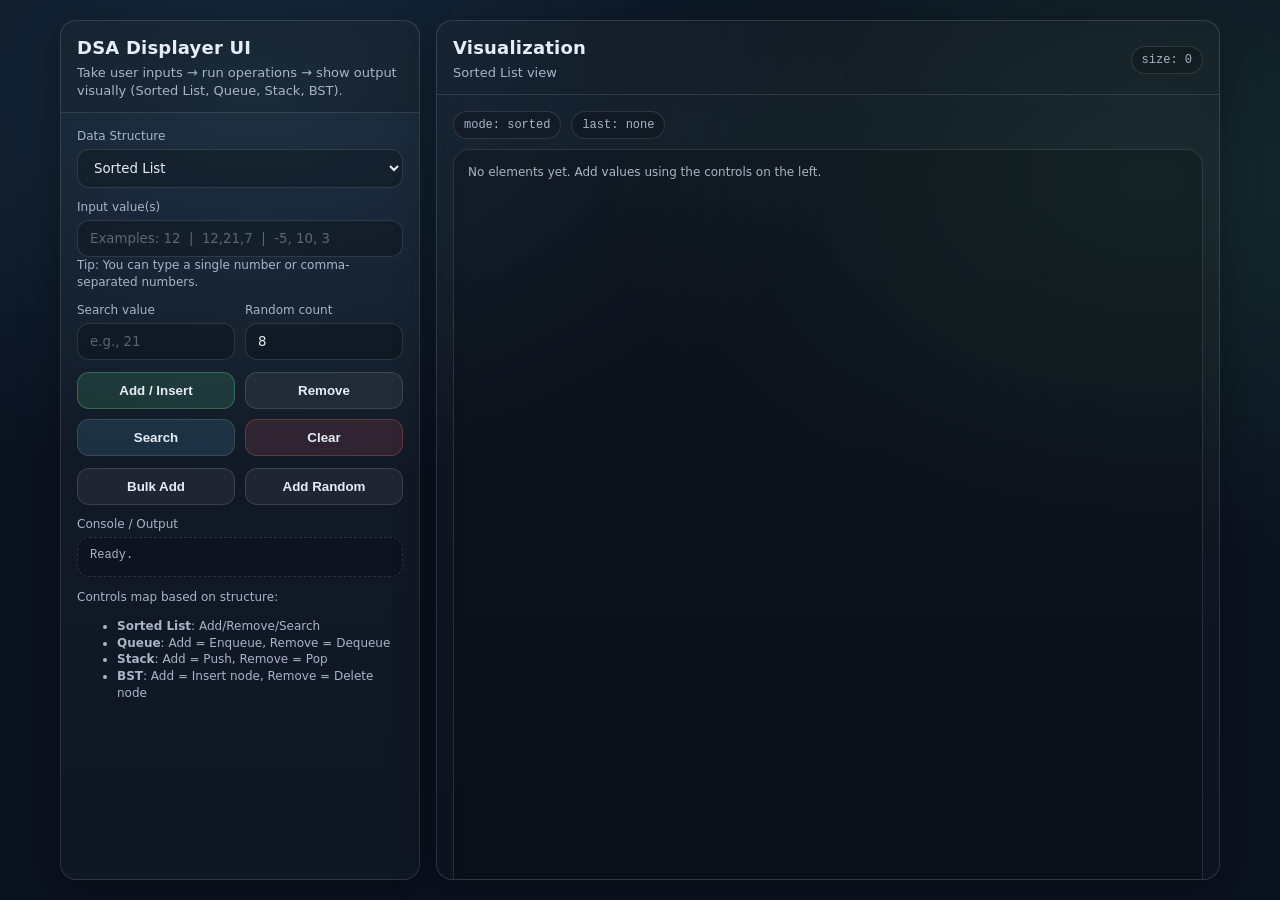
==== index.html @ b6d1beb8 "Working on visualizer" ====
<!doctype html>
<html lang="en">
<head>
  <meta charset="utf-8" />
  <meta name="viewport" content="width=device-width, initial-scale=1" />
  <title>DSA Displayer</title>
  <style>
    :root {
      --bg: #0b1220;
      --panel: #111a2b;
      --panel2: #0f1727;
      --text: #e6edf7;
      --muted: #a9b4c7;
      --border: rgba(255,255,255,0.12);
      --accent: #62d6ff;
      --danger: #ff6b6b;
      --ok: #6bff9a;
      --shadow: 0 12px 40px rgba(0,0,0,0.35);
      --radius: 16px;
      --mono: ui-monospace, SFMono-Regular, Menlo, Monaco, Consolas, "Liberation Mono", "Courier New", monospace;
      --sans: ui-sans-serif, system-ui, -apple-system, Segoe UI, Roboto, Helvetica, Arial, "Apple Color Emoji","Segoe UI Emoji";
    }

    * { box-sizing: border-box; }
    body {
      margin: 0;
      font-family: var(--sans);
      background: radial-gradient(1200px 800px at 20% 10%, rgba(98,214,255,0.12), transparent 50%),
                  radial-gradient(1000px 700px at 90% 20%, rgba(107,255,154,0.10), transparent 55%),
                  var(--bg);
      color: var(--text);
      min-height: 100vh;
      display: flex;
      align-items: stretch;
    }

    .app {
      width: 100%;
      max-width: 1200px;
      margin: 0 auto;
      padding: 20px;
      display: grid;
      grid-template-columns: 360px 1fr;
      gap: 16px;
    }

    .card {
      background: linear-gradient(180deg, rgba(255,255,255,0.04), rgba(255,255,255,0.02));
      border: 1px solid var(--border);
      border-radius: var(--radius);
      box-shadow: var(--shadow);
      overflow: hidden;
    }

    .card header {
      padding: 16px 16px 12px;
      border-bottom: 1px solid var(--border);
      background: rgba(0,0,0,0.15);
    }

    h1 {
      font-size: 18px;
      margin: 0 0 6px;
      letter-spacing: 0.2px;
    }
    .sub {
      margin: 0;
      color: var(--muted);
      font-size: 13px;
      line-height: 1.4;
    }

    .panel {
      padding: 16px;
      display: grid;
      gap: 12px;
    }

    label {
      font-size: 12px;
      color: var(--muted);
      display: block;
      margin-bottom: 6px;
    }

    select, input, textarea {
      width: 100%;
      padding: 10px 12px;
      border-radius: 12px;
      border: 1px solid var(--border);
      background: rgba(0,0,0,0.22);
      color: var(--text);
      outline: none;
      font-family: var(--sans);
    }

    input::placeholder, textarea::placeholder { color: rgba(230,237,247,0.35); }

    .row {
      display: grid;
      grid-template-columns: 1fr 1fr;
      gap: 10px;
    }

    .btns {
      display: grid;
      grid-template-columns: 1fr 1fr;
      gap: 10px;
    }

    button {
      cursor: pointer;
      padding: 10px 12px;
      border-radius: 12px;
      border: 1px solid var(--border);
      background: rgba(98,214,255,0.12);
      color: var(--text);
      font-weight: 600;
    }
    button:hover { filter: brightness(1.1); }
    button:active { transform: translateY(1px); }

    .btn-secondary { background: rgba(255,255,255,0.06); }
    .btn-danger { background: rgba(255,107,107,0.12); border-color: rgba(255,107,107,0.25); }
    .btn-ok { background: rgba(107,255,154,0.12); border-color: rgba(107,255,154,0.25); }

    .hint {
      font-size: 12px;
      color: var(--muted);
      line-height: 1.4;
    }

    .status {
      font-family: var(--mono);
      font-size: 12px;
      color: var(--muted);
      padding: 10px 12px;
      border-radius: 12px;
      border: 1px dashed var(--border);
      background: rgba(0,0,0,0.18);
      min-height: 40px;
      white-space: pre-wrap;
    }

    /* Display area */
    .display {
      display: grid;
      grid-template-rows: auto 1fr;
      min-height: 520px;
    }

    .display header {
      display: flex;
      align-items: center;
      justify-content: space-between;
      gap: 10px;
    }

    .pill {
      font-family: var(--mono);
      font-size: 12px;
      padding: 6px 10px;
      border-radius: 999px;
      border: 1px solid var(--border);
      background: rgba(0,0,0,0.18);
      color: var(--muted);
    }

    .stage {
      padding: 16px;
      background: rgba(0,0,0,0.12);
      position: relative;
    }

    .viz-title {
      margin: 0 0 10px;
      font-size: 14px;
      color: var(--muted);
      display: flex;
      align-items: center;
      gap: 10px;
    }

    .viz {
      border: 1px solid var(--border);
      border-radius: var(--radius);
      background: rgba(0,0,0,0.18);
      height: 100%;
      min-height: 420px;
      padding: 14px;
      overflow: auto;
    }

    /* Boxes visualization */
    .boxes {
      display: flex;
      align-items: center;
      gap: 10px;
      flex-wrap: wrap;
      padding: 10px;
    }
    .box {
      min-width: 56px;
      height: 46px;
      border-radius: 14px;
      border: 1px solid var(--border);
      background: rgba(98,214,255,0.10);
      display: grid;
      place-items: center;
      font-family: var(--mono);
      font-weight: 700;
      position: relative;
    }
    .box .idx {
      position: absolute;
      bottom: -18px;
      font-size: 10px;
      color: rgba(230,237,247,0.45);
      font-family: var(--mono);
      font-weight: 500;
    }

    .arrow {
      font-family: var(--mono);
      color: rgba(230,237,247,0.55);
      user-select: none;
    }

    .legend {
      display: flex;
      gap: 10px;
      flex-wrap: wrap;
      margin-top: 10px;
      color: var(--muted);
      font-size: 12px;
    }
    .legend span {
      display: inline-flex;
      align-items: center;
      gap: 6px;
      padding: 6px 10px;
      border: 1px solid var(--border);
      border-radius: 999px;
      background: rgba(255,255,255,0.04);
    }
    .dot { width: 10px; height: 10px; border-radius: 50%; background: rgba(98,214,255,0.6); }
    .dot.ok { background: rgba(107,255,154,0.7); }
    .dot.danger { background: rgba(255,107,107,0.7); }

    /* Tree */
    .tree-wrap {
      padding: 8px;
    }
    svg {
      width: 100%;
      height: 520px;
      display: block;
    }
    .node {
      fill: rgba(98,214,255,0.12);
      stroke: rgba(255,255,255,0.35);
      stroke-width: 1;
    }
    .nodeText {
      fill: var(--text);
      font-family: var(--mono);
      font-weight: 700;
      font-size: 12px;
    }
    .edge {
      stroke: rgba(230,237,247,0.35);
      stroke-width: 1.2;
    }

    @media (max-width: 980px) {
      .app { grid-template-columns: 1fr; }
      svg { height: 420px; }
      .display { min-height: 520px; }
    }
  </style>
</head>
<body>
  <div class="app">
    <!-- Controls -->
    <section class="card">
      <header>
        <h1>DSA Displayer UI</h1>
        <p class="sub">Take user inputs → run operations → show output visually (Sorted List, Queue, Stack, BST).</p>
      </header>

      <div class="panel">
        <div>
          <label for="dsType">Data Structure</label>
          <select id="dsType">
            <option value="sorted">Sorted List</option>
            <option value="queue">Queue (FIFO)</option>
            <option value="stack">Stack (LIFO)</option>
            <option value="bst">Binary Search Tree (BST)</option>
          </select>
        </div>

        <div>
          <label for="valuesInput">Input value(s)</label>
          <input id="valuesInput" placeholder='Examples: 12  |  12,21,7  |  -5, 10, 3' />
          <div class="hint">Tip: You can type a single number or comma-separated numbers.</div>
        </div>

        <div class="row">
          <div>
            <label for="searchInput">Search value</label>
            <input id="searchInput" placeholder="e.g., 21" />
          </div>
          <div>
            <label for="randomCount">Random count</label>
            <input id="randomCount" type="number" min="1" max="50" value="8" />
          </div>
        </div>

        <div class="btns">
          <button id="btnAdd" class="btn-ok">Add / Insert</button>
          <button id="btnRemove" class="btn-secondary">Remove</button>
          <button id="btnSearch">Search</button>
          <button id="btnClear" class="btn-danger">Clear</button>
        </div>

        <div class="btns">
          <button id="btnBulk" class="btn-secondary">Bulk Add</button>
          <button id="btnRandom" class="btn-secondary">Add Random</button>
        </div>

        <div>
          <label>Console / Output</label>
          <div id="status" class="status">Ready.</div>
        </div>

        <div class="hint">
          Controls map based on structure:
          <ul>
            <li><b>Sorted List</b>: Add/Remove/Search</li>
            <li><b>Queue</b>: Add = Enqueue, Remove = Dequeue</li>
            <li><b>Stack</b>: Add = Push, Remove = Pop</li>
            <li><b>BST</b>: Add = Insert node, Remove = Delete node</li>
          </ul>
        </div>
      </div>
    </section>

    <!-- Display -->
    <section class="card display">
      <header>
        <div>
          <h1 id="displayTitle" style="margin:0">Visualization</h1>
          <p class="sub" id="displaySub" style="margin:6px 0 0">Sorted List view</p>
        </div>
        <div class="pill" id="metaPill">size: 0</div>
      </header>

      <div class="stage">
        <p class="viz-title">
          <span class="pill" id="modePill">mode: sorted</span>
          <span class="pill" id="actionPill">last: none</span>
        </p>

        <div class="viz" id="viz"></div>

        <div class="legend" id="legend">
          <span><span class="dot"></span> element</span>
          <span><span class="dot ok"></span> found / success</span>
          <span><span class="dot danger"></span> removed / fail</span>
        </div>
      </div>
    </section>
  </div>

  <script>
    // ---------- Utilities ----------
    function parseNumbers(input) {
      if (!input || !input.trim()) return [];
      return input
        .split(",")
        .map(s => s.trim())
        .filter(Boolean)
        .map(s => Number(s))
        .filter(n => Number.isFinite(n));
    }

    function logStatus(msg) {
      const el = document.getElementById("status");
      el.textContent = msg;
    }

    function setPills({ mode, last }) {
      document.getElementById("modePill").textContent = `mode: ${mode}`;
      document.getElementById("actionPill").textContent = `last: ${last}`;
    }

    function setDisplayInfo(title, sub, size) {
      document.getElementById("displayTitle").textContent = title;
      document.getElementById("displaySub").textContent = sub;
      document.getElementById("metaPill").textContent = `size: ${size}`;
    }

    // ---------- Data Structures ----------
    const state = {
      mode: "sorted",
      list: [],
      queue: [],
      stack: [],
      bst: null,
      lastHighlight: { type: null, value: null, ok: null } // for search feedback
    };

    // BST Node
    class BSTNode {
      constructor(val) {
        this.val = val;
        this.left = null;
        this.right = null;
      }
    }

    function bstInsert(root, val) {
      if (root === null) return new BSTNode(val);
      if (val < root.val) root.left = bstInsert(root.left, val);
      else if (val > root.val) root.right = bstInsert(root.right, val);
      // ignore duplicates
      return root;
    }

    function bstFind(root, val) {
      let cur = root;
      while (cur) {
        if (val === cur.val) return true;
        cur = val < cur.val ? cur.left : cur.right;
      }
      return false;
    }

    function bstMinNode(root) {
      let cur = root;
      while (cur && cur.left) cur = cur.left;
      return cur;
    }

    function bstDelete(root, val) {
      if (root === null) return null;
      if (val < root.val) {
        root.left = bstDelete(root.left, val);
      } else if (val > root.val) {
        root.right = bstDelete(root.right, val);
      } else {
        // found
        if (!root.left && !root.right) return null;
        if (!root.left) return root.right;
        if (!root.right) return root.left;

        // two children: replace with inorder successor
        const succ = bstMinNode(root.right);
        root.val = succ.val;
        root.right = bstDelete(root.right, succ.val);
      }
      return root;
    }

    // ---------- Rendering ----------
    function render() {
      const viz = document.getElementById("viz");
      viz.innerHTML = "";

      if (state.mode === "sorted") {
        setDisplayInfo("Visualization", "Sorted List view", state.list.length);
        renderBoxes(viz, state.list, { labelLeft: "smallest →", labelRight: "→ largest" });
      }

      if (state.mode === "queue") {
        setDisplayInfo("Visualization", "Queue view (front → back)", state.queue.length);
        renderBoxes(viz, state.queue, { labelLeft: "front", labelRight: "back", showArrows: true });
      }

      if (state.mode === "stack") {
        setDisplayInfo("Visualization", "Stack view (top at right)", state.stack.length);
        renderBoxes(viz, state.stack, { labelLeft: "bottom", labelRight: "top", showArrows: true });
      }

      if (state.mode === "bst") {
        const size = bstSize(state.bst);
        setDisplayInfo("Visualization", "BST view", size);
        renderBST(viz, state.bst);
      }

      setPills({ mode: state.mode, last: state.lastAction || "none" });
      updateLegend();
    }

    function updateLegend() {
      const legend = document.getElementById("legend");
      // You could tailor legend per DS mode; keeping simple.
      legend.style.display = "flex";
    }

    function renderBoxes(container, arr, opts = {}) {
      const { labelLeft = "", labelRight = "", showArrows = false } = opts;

      const wrap = document.createElement("div");
      wrap.className = "boxes";

      if (arr.length === 0) {
        const empty = document.createElement("div");
        empty.className = "hint";
        empty.textContent = "No elements yet. Add values using the controls on the left.";
        container.appendChild(empty);
        return;
      }

      // optional labels
      if (labelLeft) {
        const left = document.createElement("div");
        left.className = "pill";
        left.textContent = labelLeft;
        wrap.appendChild(left);
      }

      arr.forEach((v, i) => {
        if (showArrows && i > 0) {
          const arrow = document.createElement("span");
          arrow.className = "arrow";
          arrow.textContent = "→";
          wrap.appendChild(arrow);
        }

        const box = document.createElement("div");
        box.className = "box";
        box.textContent = String(v);

        // highlight if last action references this value
        if (state.lastHighlight && state.lastHighlight.value === v) {
          if (state.lastHighlight.ok === true) box.style.outline = "2px solid rgba(107,255,154,0.75)";
          if (state.lastHighlight.ok === false) box.style.outline = "2px solid rgba(255,107,107,0.75)";
        }

        const idx = document.createElement("div");
        idx.className = "idx";
        idx.textContent = i;
        box.appendChild(idx);

        wrap.appendChild(box);
      });

      if (labelRight) {
        const right = document.createElement("div");
        right.className = "pill";
        right.textContent = labelRight;
        wrap.appendChild(right);
      }

      container.appendChild(wrap);
    }

    function bstSize(root) {
      if (!root) return 0;
      return 1 + bstSize(root.left) + bstSize(root.right);
    }

    function layoutBST(root) {
      // Simple tidy-ish layout using inorder x positions, depth y positions.
      const nodes = [];
      let xCounter = 0;

      function inorder(node, depth) {
        if (!node) return;
        inorder(node.left, depth + 1);
        nodes.push({ node, depth, x: xCounter++ });
        inorder(node.right, depth + 1);
      }
      inorder(root, 0);

      // map node -> position
      const pos = new Map();
      nodes.forEach(n => pos.set(n.node, n));

      // edges
      const edges = [];
      nodes.forEach(n => {
        if (n.node.left) edges.push([n.node, n.node.left]);
        if (n.node.right) edges.push([n.node, n.node.right]);
      });

      return { nodes, edges, pos };
    }

    function renderBST(container, root) {
      if (!root) {
        const empty = document.createElement("div");
        empty.className = "hint";
        empty.textContent = "BST is empty. Insert values to see the tree.";
        container.appendChild(empty);
        return;
      }

      const wrap = document.createElement("div");
      wrap.className = "tree-wrap";

      const svgNS = "http://www.w3.org/2000/svg";
      const svg = document.createElementNS(svgNS, "svg");

      const { nodes, edges, pos } = layoutBST(root);

      // Sizing
      const paddingX = 60;
      const paddingY = 60;
      const xStep = 70;
      const yStep = 90;

      const maxDepth = Math.max(...nodes.map(n => n.depth));
      const width = Math.max(800, paddingX * 2 + (nodes.length - 1) * xStep);
      const height = Math.max(520, paddingY * 2 + maxDepth * yStep);

      svg.setAttribute("viewBox", `0 0 ${width} ${height}`);

      // draw edges first
      edges.forEach(([a, b]) => {
        const pa = pos.get(a);
        const pb = pos.get(b);
        const x1 = paddingX + pa.x * xStep;
        const y1 = paddingY + pa.depth * yStep;
        const x2 = paddingX + pb.x * xStep;
        const y2 = paddingY + pb.depth * yStep;

        const line = document.createElementNS(svgNS, "line");
        line.setAttribute("x1", x1);
        line.setAttribute("y1", y1);
        line.setAttribute("x2", x2);
        line.setAttribute("y2", y2);
        line.setAttribute("class", "edge");
        svg.appendChild(line);
      });

      // draw nodes
      nodes.forEach(({ node, depth, x }) => {
        const cx = paddingX + x * xStep;
        const cy = paddingY + depth * yStep;

        const g = document.createElementNS(svgNS, "g");

        const circle = document.createElementNS(svgNS, "circle");
        circle.setAttribute("cx", cx);
        circle.setAttribute("cy", cy);
        circle.setAttribute("r", 18);
        circle.setAttribute("class", "node");

        // highlight if last action is about this value
        if (state.lastHighlight && state.lastHighlight.value === node.val) {
          if (state.lastHighlight.ok === true) circle.setAttribute("stroke", "rgba(107,255,154,0.85)");
          if (state.lastHighlight.ok === false) circle.setAttribute("stroke", "rgba(255,107,107,0.85)");
        }

        const text = document.createElementNS(svgNS, "text");
        text.setAttribute("x", cx);
        text.setAttribute("y", cy + 4);
        text.setAttribute("text-anchor", "middle");
        text.setAttribute("class", "nodeText");
        text.textContent = String(node.val);

        g.appendChild(circle);
        g.appendChild(text);
        svg.appendChild(g);
      });

      wrap.appendChild(svg);
      container.appendChild(wrap);
    }

    // ---------- Operations ----------
    function currentArray() {
      if (state.mode === "sorted") return state.list;
      if (state.mode === "queue") return state.queue;
      if (state.mode === "stack") return state.stack;
      return null;
    }

    function clearHighlight() {
      state.lastHighlight = { type: null, value: null, ok: null };
    }

    function addValues(vals) {
      clearHighlight();
      if (vals.length === 0) {
        state.lastAction = "add (no valid numbers)";
        logStatus("No valid numbers found. Use e.g. 12 or 12,21,7");
        render();
        return;
      }

      if (state.mode === "sorted") {
        state.list.push(...vals);
        state.list.sort((a, b) => a - b);
        state.lastAction = `insert ${vals.join(", ")}`;
        logStatus(`Sorted List: inserted ${vals.join(", ")} and sorted.`);
      } else if (state.mode === "queue") {
        state.queue.push(...vals);
        state.lastAction = `enqueue ${vals.join(", ")}`;
        logStatus(`Queue: enqueued ${vals.join(", ")}.`);
      } else if (state.mode === "stack") {
        state.stack.push(...vals);
        state.lastAction = `push ${vals.join(", ")}`;
        logStatus(`Stack: pushed ${vals.join(", ")}.`);
      } else if (state.mode === "bst") {
        vals.forEach(v => state.bst = bstInsert(state.bst, v));
        state.lastAction = `bst insert ${vals.join(", ")}`;
        logStatus(`BST: inserted ${vals.join(", ")} (duplicates ignored).`);
      }

      render();
    }

    function removeOne(valMaybe) {
      clearHighlight();

      if (state.mode === "sorted") {
        if (valMaybe == null) {
          state.lastAction = "remove (need value)";
          logStatus("Sorted List remove needs a value. Type a number then click Remove.");
          render(); return;
        }
        const idx = state.list.indexOf(valMaybe);
        if (idx === -1) {
          state.lastHighlight = { type: "remove", value: valMaybe, ok: false };
          state.lastAction = `remove ${valMaybe} (not found)`;
          logStatus(`Sorted List: ${valMaybe} not found.`);
        } else {
          state.list.splice(idx, 1);
          state.lastHighlight = { type: "remove", value: valMaybe, ok: true };
          state.lastAction = `remove ${valMaybe}`;
          logStatus(`Sorted List: removed ${valMaybe}.`);
        }
      } else if (state.mode === "queue") {
        if (state.queue.length === 0) {
          state.lastAction = "dequeue (empty)";
          logStatus("Queue is empty. Nothing to dequeue.");
        } else {
          const removed = state.queue.shift();
          state.lastHighlight = { type: "remove", value: removed, ok: true };
          state.lastAction = `dequeue -> ${removed}`;
          logStatus(`Queue: dequeued ${removed}.`);
        }
      } else if (state.mode === "stack") {
        if (state.stack.length === 0) {
          state.lastAction = "pop (empty)";
          logStatus("Stack is empty. Nothing to pop.");
        } else {
          const removed = state.stack.pop();
          state.lastHighlight = { type: "remove", value: removed, ok: true };
          state.lastAction = `pop -> ${removed}`;
          logStatus(`Stack: popped ${removed}.`);
        }
      } else if (state.mode === "bst") {
        if (valMaybe == null) {
          state.lastAction = "delete (need value)";
          logStatus("BST delete needs a value. Type a number then click Remove.");
          render(); return;
        }
        const exists = bstFind(state.bst, valMaybe);
        state.bst = bstDelete(state.bst, valMaybe);
        state.lastHighlight = { type: "remove", value: valMaybe, ok: exists };
        state.lastAction = exists ? `bst delete ${valMaybe}` : `bst delete ${valMaybe} (not found)`;
        logStatus(exists ? `BST: deleted ${valMaybe}.` : `BST: ${valMaybe} not found.`);
      }

      render();
    }

    function searchValue(val) {
      clearHighlight();
      if (val == null) {
        state.lastAction = "search (need value)";
        logStatus("Type a number in Search value, then click Search.");
        render(); return;
      }

      if (state.mode === "sorted") {
        const found = state.list.includes(val);
        state.lastHighlight = { type: "search", value: val, ok: found };
        state.lastAction = `search ${val} -> ${found ? "found" : "not found"}`;
        logStatus(`Sorted List: ${val} ${found ? "found ✅" : "not found ❌"}`);
      } else if (state.mode === "queue") {
        const found = state.queue.includes(val);
        state.lastHighlight = { type: "search", value: val, ok: found };
        state.lastAction = `search ${val} -> ${found ? "found" : "not found"}`;
        logStatus(`Queue: ${val} ${found ? "found ✅" : "not found ❌"}`);
      } else if (state.mode === "stack") {
        const found = state.stack.includes(val);
        state.lastHighlight = { type: "search", value: val, ok: found };
        state.lastAction = `search ${val} -> ${found ? "found" : "not found"}`;
        logStatus(`Stack: ${val} ${found ? "found ✅" : "not found ❌"}`);
      } else if (state.mode === "bst") {
        const found = bstFind(state.bst, val);
        state.lastHighlight = { type: "search", value: val, ok: found };
        state.lastAction = `bst search ${val} -> ${found ? "found" : "not found"}`;
        logStatus(`BST: ${val} ${found ? "found ✅" : "not found ❌"}`);
      }

      render();
    }

    function clearAll() {
      clearHighlight();
      state.list = [];
      state.queue = [];
      state.stack = [];
      state.bst = null;
      state.lastAction = "clear";
      logStatus("Cleared current structure data.");
      render();
    }

    function addRandom(n) {
      const count = Math.max(1, Math.min(50, Number(n) || 8));
      const vals = Array.from({ length: count }, () => Math.floor(Math.random() * 100));
      addValues(vals);
      state.lastAction = `add random (${count})`;
      logStatus(`Added ${count} random values: ${vals.join(", ")}`);
      render();
    }

    // ---------- UI Wiring ----------
    const dsType = document.getElementById("dsType");
    const valuesInput = document.getElementById("valuesInput");
    const searchInput = document.getElementById("searchInput");
    const randomCount = document.getElementById("randomCount");

    document.getElementById("btnAdd").addEventListener("click", () => {
      const vals = parseNumbers(valuesInput.value);
      // if user typed a single number without comma, parseNumbers still works.
      addValues(vals);
    });

    document.getElementById("btnBulk").addEventListener("click", () => {
      const vals = parseNumbers(valuesInput.value);
      addValues(vals);
    });

    document.getElementById("btnRemove").addEventListener("click", () => {
      const vals = parseNumbers(valuesInput.value);
      // for sorted/bst remove expects one number; for queue/stack it ignores input
      const v = vals.length ? vals[0] : null;
      removeOne(v);
    });

    document.getElementById("btnSearch").addEventListener("click", () => {
      const val = Number(searchInput.value);
      searchValue(Number.isFinite(val) ? val : null);
    });

    document.getElementById("btnClear").addEventListener("click", () => clearAll());

    document.getElementById("btnRandom").addEventListener("click", () => {
      addRandom(randomCount.value);
    });

    dsType.addEventListener("change", () => {
      state.mode = dsType.value;
      clearHighlight();

      // Update helpful placeholders based on mode
      if (state.mode === "sorted") {
        valuesInput.placeholder = "e.g., 12 or 12,21,7";
      } else if (state.mode === "queue") {
        valuesInput.placeholder = "enqueue: e.g., 5 or 5,10,15";
      } else if (state.mode === "stack") {
        valuesInput.placeholder = "push: e.g., 3 or 3,9,2";
      } else if (state.mode === "bst") {
        valuesInput.placeholder = "insert: e.g., 50,30,70,20,40,60,80";
      }

      state.lastAction = "mode change";
      logStatus(`Switched mode to "${state.mode}".`);
      render();
    });

    // Initial render
    render();
  </script>
</body>
</html>
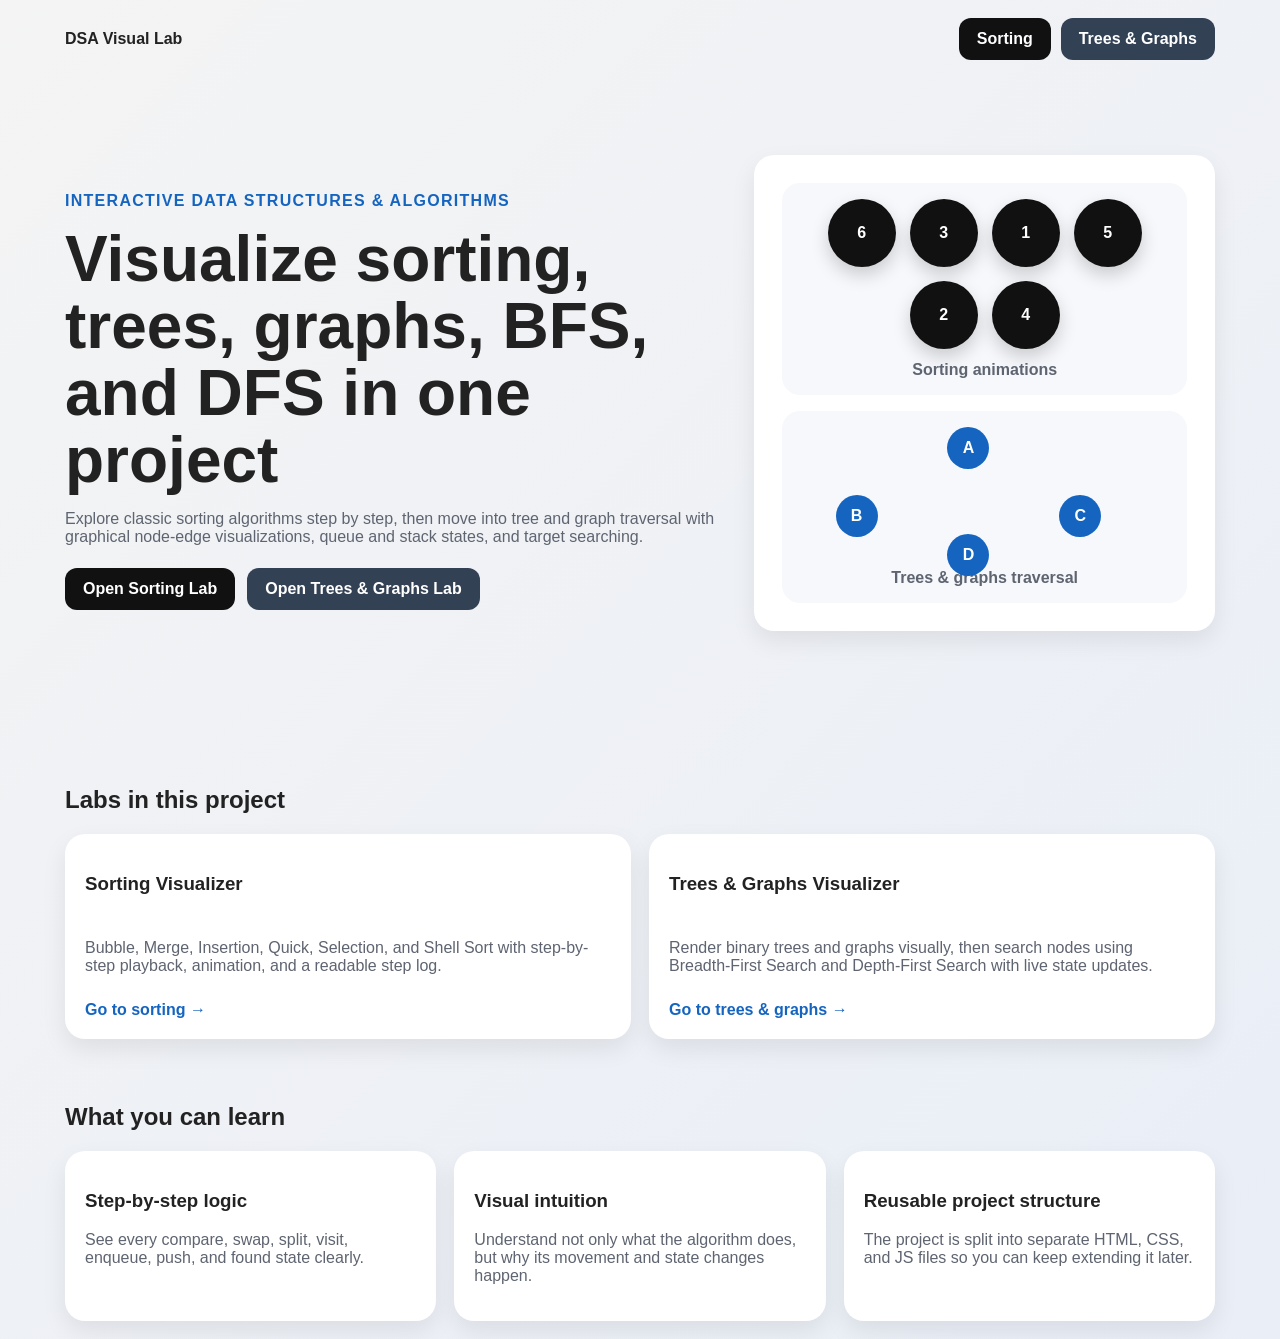
==== commit 87b746ce: "version 1 final touches" ====
--- a/index.html
+++ b/index.html
@@ -1,884 +1,77 @@
-<!doctype html>
+<!DOCTYPE html>
 <html lang="en">
 <head>
-  <meta charset="utf-8" />
-  <meta name="viewport" content="width=device-width, initial-scale=1" />
-  <title>DSA Displayer</title>
-  <style>
-    :root {
-      --bg: #0b1220;
-      --panel: #111a2b;
-      --panel2: #0f1727;
-      --text: #e6edf7;
-      --muted: #a9b4c7;
-      --border: rgba(255,255,255,0.12);
-      --accent: #62d6ff;
-      --danger: #ff6b6b;
-      --ok: #6bff9a;
-      --shadow: 0 12px 40px rgba(0,0,0,0.35);
-      --radius: 16px;
-      --mono: ui-monospace, SFMono-Regular, Menlo, Monaco, Consolas, "Liberation Mono", "Courier New", monospace;
-      --sans: ui-sans-serif, system-ui, -apple-system, Segoe UI, Roboto, Helvetica, Arial, "Apple Color Emoji","Segoe UI Emoji";
-    }
-
-    * { box-sizing: border-box; }
-    body {
-      margin: 0;
-      font-family: var(--sans);
-      background: radial-gradient(1200px 800px at 20% 10%, rgba(98,214,255,0.12), transparent 50%),
-                  radial-gradient(1000px 700px at 90% 20%, rgba(107,255,154,0.10), transparent 55%),
-                  var(--bg);
-      color: var(--text);
-      min-height: 100vh;
-      display: flex;
-      align-items: stretch;
-    }
-
-    .app {
-      width: 100%;
-      max-width: 1200px;
-      margin: 0 auto;
-      padding: 20px;
-      display: grid;
-      grid-template-columns: 360px 1fr;
-      gap: 16px;
-    }
-
-    .card {
-      background: linear-gradient(180deg, rgba(255,255,255,0.04), rgba(255,255,255,0.02));
-      border: 1px solid var(--border);
-      border-radius: var(--radius);
-      box-shadow: var(--shadow);
-      overflow: hidden;
-    }
-
-    .card header {
-      padding: 16px 16px 12px;
-      border-bottom: 1px solid var(--border);
-      background: rgba(0,0,0,0.15);
-    }
-
-    h1 {
-      font-size: 18px;
-      margin: 0 0 6px;
-      letter-spacing: 0.2px;
-    }
-    .sub {
-      margin: 0;
-      color: var(--muted);
-      font-size: 13px;
-      line-height: 1.4;
-    }
-
-    .panel {
-      padding: 16px;
-      display: grid;
-      gap: 12px;
-    }
-
-    label {
-      font-size: 12px;
-      color: var(--muted);
-      display: block;
-      margin-bottom: 6px;
-    }
-
-    select, input, textarea {
-      width: 100%;
-      padding: 10px 12px;
-      border-radius: 12px;
-      border: 1px solid var(--border);
-      background: rgba(0,0,0,0.22);
-      color: var(--text);
-      outline: none;
-      font-family: var(--sans);
-    }
-
-    input::placeholder, textarea::placeholder { color: rgba(230,237,247,0.35); }
-
-    .row {
-      display: grid;
-      grid-template-columns: 1fr 1fr;
-      gap: 10px;
-    }
-
-    .btns {
-      display: grid;
-      grid-template-columns: 1fr 1fr;
-      gap: 10px;
-    }
-
-    button {
-      cursor: pointer;
-      padding: 10px 12px;
-      border-radius: 12px;
-      border: 1px solid var(--border);
-      background: rgba(98,214,255,0.12);
-      color: var(--text);
-      font-weight: 600;
-    }
-    button:hover { filter: brightness(1.1); }
-    button:active { transform: translateY(1px); }
-
-    .btn-secondary { background: rgba(255,255,255,0.06); }
-    .btn-danger { background: rgba(255,107,107,0.12); border-color: rgba(255,107,107,0.25); }
-    .btn-ok { background: rgba(107,255,154,0.12); border-color: rgba(107,255,154,0.25); }
-
-    .hint {
-      font-size: 12px;
-      color: var(--muted);
-      line-height: 1.4;
-    }
-
-    .status {
-      font-family: var(--mono);
-      font-size: 12px;
-      color: var(--muted);
-      padding: 10px 12px;
-      border-radius: 12px;
-      border: 1px dashed var(--border);
-      background: rgba(0,0,0,0.18);
-      min-height: 40px;
-      white-space: pre-wrap;
-    }
-
-    /* Display area */
-    .display {
-      display: grid;
-      grid-template-rows: auto 1fr;
-      min-height: 520px;
-    }
-
-    .display header {
-      display: flex;
-      align-items: center;
-      justify-content: space-between;
-      gap: 10px;
-    }
-
-    .pill {
-      font-family: var(--mono);
-      font-size: 12px;
-      padding: 6px 10px;
-      border-radius: 999px;
-      border: 1px solid var(--border);
-      background: rgba(0,0,0,0.18);
-      color: var(--muted);
-    }
-
-    .stage {
-      padding: 16px;
-      background: rgba(0,0,0,0.12);
-      position: relative;
-    }
-
-    .viz-title {
-      margin: 0 0 10px;
-      font-size: 14px;
-      color: var(--muted);
-      display: flex;
-      align-items: center;
-      gap: 10px;
-    }
-
-    .viz {
-      border: 1px solid var(--border);
-      border-radius: var(--radius);
-      background: rgba(0,0,0,0.18);
-      height: 100%;
-      min-height: 420px;
-      padding: 14px;
-      overflow: auto;
-    }
-
-    /* Boxes visualization */
-    .boxes {
-      display: flex;
-      align-items: center;
-      gap: 10px;
-      flex-wrap: wrap;
-      padding: 10px;
-    }
-    .box {
-      min-width: 56px;
-      height: 46px;
-      border-radius: 14px;
-      border: 1px solid var(--border);
-      background: rgba(98,214,255,0.10);
-      display: grid;
-      place-items: center;
-      font-family: var(--mono);
-      font-weight: 700;
-      position: relative;
-    }
-    .box .idx {
-      position: absolute;
-      bottom: -18px;
-      font-size: 10px;
-      color: rgba(230,237,247,0.45);
-      font-family: var(--mono);
-      font-weight: 500;
-    }
-
-    .arrow {
-      font-family: var(--mono);
-      color: rgba(230,237,247,0.55);
-      user-select: none;
-    }
-
-    .legend {
-      display: flex;
-      gap: 10px;
-      flex-wrap: wrap;
-      margin-top: 10px;
-      color: var(--muted);
-      font-size: 12px;
-    }
-    .legend span {
-      display: inline-flex;
-      align-items: center;
-      gap: 6px;
-      padding: 6px 10px;
-      border: 1px solid var(--border);
-      border-radius: 999px;
-      background: rgba(255,255,255,0.04);
-    }
-    .dot { width: 10px; height: 10px; border-radius: 50%; background: rgba(98,214,255,0.6); }
-    .dot.ok { background: rgba(107,255,154,0.7); }
-    .dot.danger { background: rgba(255,107,107,0.7); }
-
-    /* Tree */
-    .tree-wrap {
-      padding: 8px;
-    }
-    svg {
-      width: 100%;
-      height: 520px;
-      display: block;
-    }
-    .node {
-      fill: rgba(98,214,255,0.12);
-      stroke: rgba(255,255,255,0.35);
-      stroke-width: 1;
-    }
-    .nodeText {
-      fill: var(--text);
-      font-family: var(--mono);
-      font-weight: 700;
-      font-size: 12px;
-    }
-    .edge {
-      stroke: rgba(230,237,247,0.35);
-      stroke-width: 1.2;
-    }
-
-    @media (max-width: 980px) {
-      .app { grid-template-columns: 1fr; }
-      svg { height: 420px; }
-      .display { min-height: 520px; }
-    }
-  </style>
+  <meta charset="UTF-8" />
+  <meta name="viewport" content="width=device-width, initial-scale=1.0" />
+  <title>DSA Visual Lab</title>
+  <link rel="stylesheet" href="styles.css" />
 </head>
 <body>
-  <div class="app">
-    <!-- Controls -->
-    <section class="card">
-      <header>
-        <h1>DSA Displayer UI</h1>
-        <p class="sub">Take user inputs → run operations → show output visually (Sorted List, Queue, Stack, BST).</p>
-      </header>
+  <header class="hero">
+    <nav class="topbar container">
+      <div class="brand">DSA Visual Lab</div>
+      <div class="nav-links">
+        <a class="nav-btn" href="sorter.html">Sorting</a>
+        <a class="nav-btn secondary-btn" href="structures.html">Trees & Graphs</a>
+      </div>
+    </nav>
 
-      <div class="panel">
-        <div>
-          <label for="dsType">Data Structure</label>
-          <select id="dsType">
-            <option value="sorted">Sorted List</option>
-            <option value="queue">Queue (FIFO)</option>
-            <option value="stack">Stack (LIFO)</option>
-            <option value="bst">Binary Search Tree (BST)</option>
-          </select>
+    <section class="hero-content container">
+      <div>
+        <p class="eyebrow">Interactive Data Structures & Algorithms</p>
+        <h1>Visualize sorting, trees, graphs, BFS, and DFS in one project</h1>
+        <p class="hero-text">
+          Explore classic sorting algorithms step by step, then move into tree and graph traversal
+          with graphical node-edge visualizations, queue and stack states, and target searching.
+        </p>
+        <div class="hero-actions">
+          <a class="primary-btn" href="sorter.html">Open Sorting Lab</a>
+          <a class="secondary-btn" href="structures.html">Open Trees & Graphs Lab</a>
         </div>
-
-        <div>
-          <label for="valuesInput">Input value(s)</label>
-          <input id="valuesInput" placeholder='Examples: 12  |  12,21,7  |  -5, 10, 3' />
-          <div class="hint">Tip: You can type a single number or comma-separated numbers.</div>
+      </div>
+      <div class="hero-card stack-card">
+        <div class="mini-preview">
+          <div class="mini-balls"><span>6</span><span>3</span><span>1</span><span>5</span><span>2</span><span>4</span></div>
+          <div class="mini-preview-title">Sorting animations</div>
         </div>
-
-        <div class="row">
-          <div>
-            <label for="searchInput">Search value</label>
-            <input id="searchInput" placeholder="e.g., 21" />
+        <div class="mini-preview graph-preview">
+          <div class="mini-graph">
+            <span class="mini-node n1">A</span>
+            <span class="mini-node n2">B</span>
+            <span class="mini-node n3">C</span>
+            <span class="mini-node n4">D</span>
           </div>
-          <div>
-            <label for="randomCount">Random count</label>
-            <input id="randomCount" type="number" min="1" max="50" value="8" />
-          </div>
-        </div>
-
-        <div class="btns">
-          <button id="btnAdd" class="btn-ok">Add / Insert</button>
-          <button id="btnRemove" class="btn-secondary">Remove</button>
-          <button id="btnSearch">Search</button>
-          <button id="btnClear" class="btn-danger">Clear</button>
-        </div>
-
-        <div class="btns">
-          <button id="btnBulk" class="btn-secondary">Bulk Add</button>
-          <button id="btnRandom" class="btn-secondary">Add Random</button>
-        </div>
-
-        <div>
-          <label>Console / Output</label>
-          <div id="status" class="status">Ready.</div>
-        </div>
-
-        <div class="hint">
-          Controls map based on structure:
-          <ul>
-            <li><b>Sorted List</b>: Add/Remove/Search</li>
-            <li><b>Queue</b>: Add = Enqueue, Remove = Dequeue</li>
-            <li><b>Stack</b>: Add = Push, Remove = Pop</li>
-            <li><b>BST</b>: Add = Insert node, Remove = Delete node</li>
-          </ul>
+          <div class="mini-preview-title">Trees & graphs traversal</div>
         </div>
       </div>
     </section>
+  </header>
 
-    <!-- Display -->
-    <section class="card display">
-      <header>
-        <div>
-          <h1 id="displayTitle" style="margin:0">Visualization</h1>
-          <p class="sub" id="displaySub" style="margin:6px 0 0">Sorted List view</p>
-        </div>
-        <div class="pill" id="metaPill">size: 0</div>
-      </header>
-
-      <div class="stage">
-        <p class="viz-title">
-          <span class="pill" id="modePill">mode: sorted</span>
-          <span class="pill" id="actionPill">last: none</span>
-        </p>
-
-        <div class="viz" id="viz"></div>
-
-        <div class="legend" id="legend">
-          <span><span class="dot"></span> element</span>
-          <span><span class="dot ok"></span> found / success</span>
-          <span><span class="dot danger"></span> removed / fail</span>
-        </div>
+  <main>
+    <section class="container section">
+      <h2>Labs in this project</h2>
+      <div class="grid cards-2">
+        <article class="info-card feature-card">
+          <h3>Sorting Visualizer</h3>
+          <p>Bubble, Merge, Insertion, Quick, Selection, and Shell Sort with step-by-step playback, animation, and a readable step log.</p>
+          <a class="inline-link" href="sorter.html">Go to sorting →</a>
+        </article>
+        <article class="info-card feature-card">
+          <h3>Trees & Graphs Visualizer</h3>
+          <p>Render binary trees and graphs visually, then search nodes using Breadth-First Search and Depth-First Search with live state updates.</p>
+          <a class="inline-link" href="structures.html">Go to trees & graphs →</a>
+        </article>
       </div>
     </section>
-  </div>
 
-  <script>
-    // ---------- Utilities ----------
-    function parseNumbers(input) {
-      if (!input || !input.trim()) return [];
-      return input
-        .split(",")
-        .map(s => s.trim())
-        .filter(Boolean)
-        .map(s => Number(s))
-        .filter(n => Number.isFinite(n));
-    }
-
-    function logStatus(msg) {
-      const el = document.getElementById("status");
-      el.textContent = msg;
-    }
-
-    function setPills({ mode, last }) {
-      document.getElementById("modePill").textContent = `mode: ${mode}`;
-      document.getElementById("actionPill").textContent = `last: ${last}`;
-    }
-
-    function setDisplayInfo(title, sub, size) {
-      document.getElementById("displayTitle").textContent = title;
-      document.getElementById("displaySub").textContent = sub;
-      document.getElementById("metaPill").textContent = `size: ${size}`;
-    }
-
-    // ---------- Data Structures ----------
-    const state = {
-      mode: "sorted",
-      list: [],
-      queue: [],
-      stack: [],
-      bst: null,
-      lastHighlight: { type: null, value: null, ok: null } // for search feedback
-    };
-
-    // BST Node
-    class BSTNode {
-      constructor(val) {
-        this.val = val;
-        this.left = null;
-        this.right = null;
-      }
-    }
-
-    function bstInsert(root, val) {
-      if (root === null) return new BSTNode(val);
-      if (val < root.val) root.left = bstInsert(root.left, val);
-      else if (val > root.val) root.right = bstInsert(root.right, val);
-      // ignore duplicates
-      return root;
-    }
-
-    function bstFind(root, val) {
-      let cur = root;
-      while (cur) {
-        if (val === cur.val) return true;
-        cur = val < cur.val ? cur.left : cur.right;
-      }
-      return false;
-    }
-
-    function bstMinNode(root) {
-      let cur = root;
-      while (cur && cur.left) cur = cur.left;
-      return cur;
-    }
-
-    function bstDelete(root, val) {
-      if (root === null) return null;
-      if (val < root.val) {
-        root.left = bstDelete(root.left, val);
-      } else if (val > root.val) {
-        root.right = bstDelete(root.right, val);
-      } else {
-        // found
-        if (!root.left && !root.right) return null;
-        if (!root.left) return root.right;
-        if (!root.right) return root.left;
-
-        // two children: replace with inorder successor
-        const succ = bstMinNode(root.right);
-        root.val = succ.val;
-        root.right = bstDelete(root.right, succ.val);
-      }
-      return root;
-    }
-
-    // ---------- Rendering ----------
-    function render() {
-      const viz = document.getElementById("viz");
-      viz.innerHTML = "";
-
-      if (state.mode === "sorted") {
-        setDisplayInfo("Visualization", "Sorted List view", state.list.length);
-        renderBoxes(viz, state.list, { labelLeft: "smallest →", labelRight: "→ largest" });
-      }
-
-      if (state.mode === "queue") {
-        setDisplayInfo("Visualization", "Queue view (front → back)", state.queue.length);
-        renderBoxes(viz, state.queue, { labelLeft: "front", labelRight: "back", showArrows: true });
-      }
-
-      if (state.mode === "stack") {
-        setDisplayInfo("Visualization", "Stack view (top at right)", state.stack.length);
-        renderBoxes(viz, state.stack, { labelLeft: "bottom", labelRight: "top", showArrows: true });
-      }
-
-      if (state.mode === "bst") {
-        const size = bstSize(state.bst);
-        setDisplayInfo("Visualization", "BST view", size);
-        renderBST(viz, state.bst);
-      }
-
-      setPills({ mode: state.mode, last: state.lastAction || "none" });
-      updateLegend();
-    }
-
-    function updateLegend() {
-      const legend = document.getElementById("legend");
-      // You could tailor legend per DS mode; keeping simple.
-      legend.style.display = "flex";
-    }
-
-    function renderBoxes(container, arr, opts = {}) {
-      const { labelLeft = "", labelRight = "", showArrows = false } = opts;
-
-      const wrap = document.createElement("div");
-      wrap.className = "boxes";
-
-      if (arr.length === 0) {
-        const empty = document.createElement("div");
-        empty.className = "hint";
-        empty.textContent = "No elements yet. Add values using the controls on the left.";
-        container.appendChild(empty);
-        return;
-      }
-
-      // optional labels
-      if (labelLeft) {
-        const left = document.createElement("div");
-        left.className = "pill";
-        left.textContent = labelLeft;
-        wrap.appendChild(left);
-      }
-
-      arr.forEach((v, i) => {
-        if (showArrows && i > 0) {
-          const arrow = document.createElement("span");
-          arrow.className = "arrow";
-          arrow.textContent = "→";
-          wrap.appendChild(arrow);
-        }
-
-        const box = document.createElement("div");
-        box.className = "box";
-        box.textContent = String(v);
-
-        // highlight if last action references this value
-        if (state.lastHighlight && state.lastHighlight.value === v) {
-          if (state.lastHighlight.ok === true) box.style.outline = "2px solid rgba(107,255,154,0.75)";
-          if (state.lastHighlight.ok === false) box.style.outline = "2px solid rgba(255,107,107,0.75)";
-        }
-
-        const idx = document.createElement("div");
-        idx.className = "idx";
-        idx.textContent = i;
-        box.appendChild(idx);
-
-        wrap.appendChild(box);
-      });
-
-      if (labelRight) {
-        const right = document.createElement("div");
-        right.className = "pill";
-        right.textContent = labelRight;
-        wrap.appendChild(right);
-      }
-
-      container.appendChild(wrap);
-    }
-
-    function bstSize(root) {
-      if (!root) return 0;
-      return 1 + bstSize(root.left) + bstSize(root.right);
-    }
-
-    function layoutBST(root) {
-      // Simple tidy-ish layout using inorder x positions, depth y positions.
-      const nodes = [];
-      let xCounter = 0;
-
-      function inorder(node, depth) {
-        if (!node) return;
-        inorder(node.left, depth + 1);
-        nodes.push({ node, depth, x: xCounter++ });
-        inorder(node.right, depth + 1);
-      }
-      inorder(root, 0);
-
-      // map node -> position
-      const pos = new Map();
-      nodes.forEach(n => pos.set(n.node, n));
-
-      // edges
-      const edges = [];
-      nodes.forEach(n => {
-        if (n.node.left) edges.push([n.node, n.node.left]);
-        if (n.node.right) edges.push([n.node, n.node.right]);
-      });
-
-      return { nodes, edges, pos };
-    }
-
-    function renderBST(container, root) {
-      if (!root) {
-        const empty = document.createElement("div");
-        empty.className = "hint";
-        empty.textContent = "BST is empty. Insert values to see the tree.";
-        container.appendChild(empty);
-        return;
-      }
-
-      const wrap = document.createElement("div");
-      wrap.className = "tree-wrap";
-
-      const svgNS = "http://www.w3.org/2000/svg";
-      const svg = document.createElementNS(svgNS, "svg");
-
-      const { nodes, edges, pos } = layoutBST(root);
-
-      // Sizing
-      const paddingX = 60;
-      const paddingY = 60;
-      const xStep = 70;
-      const yStep = 90;
-
-      const maxDepth = Math.max(...nodes.map(n => n.depth));
-      const width = Math.max(800, paddingX * 2 + (nodes.length - 1) * xStep);
-      const height = Math.max(520, paddingY * 2 + maxDepth * yStep);
-
-      svg.setAttribute("viewBox", `0 0 ${width} ${height}`);
-
-      // draw edges first
-      edges.forEach(([a, b]) => {
-        const pa = pos.get(a);
-        const pb = pos.get(b);
-        const x1 = paddingX + pa.x * xStep;
-        const y1 = paddingY + pa.depth * yStep;
-        const x2 = paddingX + pb.x * xStep;
-        const y2 = paddingY + pb.depth * yStep;
-
-        const line = document.createElementNS(svgNS, "line");
-        line.setAttribute("x1", x1);
-        line.setAttribute("y1", y1);
-        line.setAttribute("x2", x2);
-        line.setAttribute("y2", y2);
-        line.setAttribute("class", "edge");
-        svg.appendChild(line);
-      });
-
-      // draw nodes
-      nodes.forEach(({ node, depth, x }) => {
-        const cx = paddingX + x * xStep;
-        const cy = paddingY + depth * yStep;
-
-        const g = document.createElementNS(svgNS, "g");
-
-        const circle = document.createElementNS(svgNS, "circle");
-        circle.setAttribute("cx", cx);
-        circle.setAttribute("cy", cy);
-        circle.setAttribute("r", 18);
-        circle.setAttribute("class", "node");
-
-        // highlight if last action is about this value
-        if (state.lastHighlight && state.lastHighlight.value === node.val) {
-          if (state.lastHighlight.ok === true) circle.setAttribute("stroke", "rgba(107,255,154,0.85)");
-          if (state.lastHighlight.ok === false) circle.setAttribute("stroke", "rgba(255,107,107,0.85)");
-        }
-
-        const text = document.createElementNS(svgNS, "text");
-        text.setAttribute("x", cx);
-        text.setAttribute("y", cy + 4);
-        text.setAttribute("text-anchor", "middle");
-        text.setAttribute("class", "nodeText");
-        text.textContent = String(node.val);
-
-        g.appendChild(circle);
-        g.appendChild(text);
-        svg.appendChild(g);
-      });
-
-      wrap.appendChild(svg);
-      container.appendChild(wrap);
-    }
-
-    // ---------- Operations ----------
-    function currentArray() {
-      if (state.mode === "sorted") return state.list;
-      if (state.mode === "queue") return state.queue;
-      if (state.mode === "stack") return state.stack;
-      return null;
-    }
-
-    function clearHighlight() {
-      state.lastHighlight = { type: null, value: null, ok: null };
-    }
-
-    function addValues(vals) {
-      clearHighlight();
-      if (vals.length === 0) {
-        state.lastAction = "add (no valid numbers)";
-        logStatus("No valid numbers found. Use e.g. 12 or 12,21,7");
-        render();
-        return;
-      }
-
-      if (state.mode === "sorted") {
-        state.list.push(...vals);
-        state.list.sort((a, b) => a - b);
-        state.lastAction = `insert ${vals.join(", ")}`;
-        logStatus(`Sorted List: inserted ${vals.join(", ")} and sorted.`);
-      } else if (state.mode === "queue") {
-        state.queue.push(...vals);
-        state.lastAction = `enqueue ${vals.join(", ")}`;
-        logStatus(`Queue: enqueued ${vals.join(", ")}.`);
-      } else if (state.mode === "stack") {
-        state.stack.push(...vals);
-        state.lastAction = `push ${vals.join(", ")}`;
-        logStatus(`Stack: pushed ${vals.join(", ")}.`);
-      } else if (state.mode === "bst") {
-        vals.forEach(v => state.bst = bstInsert(state.bst, v));
-        state.lastAction = `bst insert ${vals.join(", ")}`;
-        logStatus(`BST: inserted ${vals.join(", ")} (duplicates ignored).`);
-      }
-
-      render();
-    }
-
-    function removeOne(valMaybe) {
-      clearHighlight();
-
-      if (state.mode === "sorted") {
-        if (valMaybe == null) {
-          state.lastAction = "remove (need value)";
-          logStatus("Sorted List remove needs a value. Type a number then click Remove.");
-          render(); return;
-        }
-        const idx = state.list.indexOf(valMaybe);
-        if (idx === -1) {
-          state.lastHighlight = { type: "remove", value: valMaybe, ok: false };
-          state.lastAction = `remove ${valMaybe} (not found)`;
-          logStatus(`Sorted List: ${valMaybe} not found.`);
-        } else {
-          state.list.splice(idx, 1);
-          state.lastHighlight = { type: "remove", value: valMaybe, ok: true };
-          state.lastAction = `remove ${valMaybe}`;
-          logStatus(`Sorted List: removed ${valMaybe}.`);
-        }
-      } else if (state.mode === "queue") {
-        if (state.queue.length === 0) {
-          state.lastAction = "dequeue (empty)";
-          logStatus("Queue is empty. Nothing to dequeue.");
-        } else {
-          const removed = state.queue.shift();
-          state.lastHighlight = { type: "remove", value: removed, ok: true };
-          state.lastAction = `dequeue -> ${removed}`;
-          logStatus(`Queue: dequeued ${removed}.`);
-        }
-      } else if (state.mode === "stack") {
-        if (state.stack.length === 0) {
-          state.lastAction = "pop (empty)";
-          logStatus("Stack is empty. Nothing to pop.");
-        } else {
-          const removed = state.stack.pop();
-          state.lastHighlight = { type: "remove", value: removed, ok: true };
-          state.lastAction = `pop -> ${removed}`;
-          logStatus(`Stack: popped ${removed}.`);
-        }
-      } else if (state.mode === "bst") {
-        if (valMaybe == null) {
-          state.lastAction = "delete (need value)";
-          logStatus("BST delete needs a value. Type a number then click Remove.");
-          render(); return;
-        }
-        const exists = bstFind(state.bst, valMaybe);
-        state.bst = bstDelete(state.bst, valMaybe);
-        state.lastHighlight = { type: "remove", value: valMaybe, ok: exists };
-        state.lastAction = exists ? `bst delete ${valMaybe}` : `bst delete ${valMaybe} (not found)`;
-        logStatus(exists ? `BST: deleted ${valMaybe}.` : `BST: ${valMaybe} not found.`);
-      }
-
-      render();
-    }
-
-    function searchValue(val) {
-      clearHighlight();
-      if (val == null) {
-        state.lastAction = "search (need value)";
-        logStatus("Type a number in Search value, then click Search.");
-        render(); return;
-      }
-
-      if (state.mode === "sorted") {
-        const found = state.list.includes(val);
-        state.lastHighlight = { type: "search", value: val, ok: found };
-        state.lastAction = `search ${val} -> ${found ? "found" : "not found"}`;
-        logStatus(`Sorted List: ${val} ${found ? "found ✅" : "not found ❌"}`);
-      } else if (state.mode === "queue") {
-        const found = state.queue.includes(val);
-        state.lastHighlight = { type: "search", value: val, ok: found };
-        state.lastAction = `search ${val} -> ${found ? "found" : "not found"}`;
-        logStatus(`Queue: ${val} ${found ? "found ✅" : "not found ❌"}`);
-      } else if (state.mode === "stack") {
-        const found = state.stack.includes(val);
-        state.lastHighlight = { type: "search", value: val, ok: found };
-        state.lastAction = `search ${val} -> ${found ? "found" : "not found"}`;
-        logStatus(`Stack: ${val} ${found ? "found ✅" : "not found ❌"}`);
-      } else if (state.mode === "bst") {
-        const found = bstFind(state.bst, val);
-        state.lastHighlight = { type: "search", value: val, ok: found };
-        state.lastAction = `bst search ${val} -> ${found ? "found" : "not found"}`;
-        logStatus(`BST: ${val} ${found ? "found ✅" : "not found ❌"}`);
-      }
-
-      render();
-    }
-
-    function clearAll() {
-      clearHighlight();
-      state.list = [];
-      state.queue = [];
-      state.stack = [];
-      state.bst = null;
-      state.lastAction = "clear";
-      logStatus("Cleared current structure data.");
-      render();
-    }
-
-    function addRandom(n) {
-      const count = Math.max(1, Math.min(50, Number(n) || 8));
-      const vals = Array.from({ length: count }, () => Math.floor(Math.random() * 100));
-      addValues(vals);
-      state.lastAction = `add random (${count})`;
-      logStatus(`Added ${count} random values: ${vals.join(", ")}`);
-      render();
-    }
-
-    // ---------- UI Wiring ----------
-    const dsType = document.getElementById("dsType");
-    const valuesInput = document.getElementById("valuesInput");
-    const searchInput = document.getElementById("searchInput");
-    const randomCount = document.getElementById("randomCount");
-
-    document.getElementById("btnAdd").addEventListener("click", () => {
-      const vals = parseNumbers(valuesInput.value);
-      // if user typed a single number without comma, parseNumbers still works.
-      addValues(vals);
-    });
-
-    document.getElementById("btnBulk").addEventListener("click", () => {
-      const vals = parseNumbers(valuesInput.value);
-      addValues(vals);
-    });
-
-    document.getElementById("btnRemove").addEventListener("click", () => {
-      const vals = parseNumbers(valuesInput.value);
-      // for sorted/bst remove expects one number; for queue/stack it ignores input
-      const v = vals.length ? vals[0] : null;
-      removeOne(v);
-    });
-
-    document.getElementById("btnSearch").addEventListener("click", () => {
-      const val = Number(searchInput.value);
-      searchValue(Number.isFinite(val) ? val : null);
-    });
-
-    document.getElementById("btnClear").addEventListener("click", () => clearAll());
-
-    document.getElementById("btnRandom").addEventListener("click", () => {
-      addRandom(randomCount.value);
-    });
-
-    dsType.addEventListener("change", () => {
-      state.mode = dsType.value;
-      clearHighlight();
-
-      // Update helpful placeholders based on mode
-      if (state.mode === "sorted") {
-        valuesInput.placeholder = "e.g., 12 or 12,21,7";
-      } else if (state.mode === "queue") {
-        valuesInput.placeholder = "enqueue: e.g., 5 or 5,10,15";
-      } else if (state.mode === "stack") {
-        valuesInput.placeholder = "push: e.g., 3 or 3,9,2";
-      } else if (state.mode === "bst") {
-        valuesInput.placeholder = "insert: e.g., 50,30,70,20,40,60,80";
-      }
-
-      state.lastAction = "mode change";
-      logStatus(`Switched mode to "${state.mode}".`);
-      render();
-    });
-
-    // Initial render
-    render();
-  </script>
+    <section class="container section">
+      <h2>What you can learn</h2>
+      <div class="grid cards-3">
+        <article class="info-card"><h3>Step-by-step logic</h3><p>See every compare, swap, split, visit, enqueue, push, and found state clearly.</p></article>
+        <article class="info-card"><h3>Visual intuition</h3><p>Understand not only what the algorithm does, but why its movement and state changes happen.</p></article>
+        <article class="info-card"><h3>Reusable project structure</h3><p>The project is split into separate HTML, CSS, and JS files so you can keep extending it later.</p></article>
+      </div>
+    </section>
+  </main>
 </body>
-</html>+</html>
--- a/styles.css
+++ b/styles.css
@@ -0,0 +1,463 @@
+* {
+  box-sizing: border-box;
+}
+
+:root {
+  --bg: linear-gradient(135deg, #f4f4f4, #e9eef7);
+  --card: #ffffff;
+  --text: #222;
+  --muted: #5e6470;
+  --black: #111;
+  --blue: #1565c0;
+  --purple: #8e24aa;
+  --orange: #fb8c00;
+  --red: #e53935;
+  --cyan: #00acc1;
+  --green: #2e7d32;
+  --shadow: 0 10px 25px rgba(0,0,0,0.08);
+}
+
+body {
+  margin: 0;
+  font-family: Arial, sans-serif;
+  background: var(--bg);
+  color: var(--text);
+}
+
+.container {
+  width: min(1150px, calc(100% - 32px));
+  margin: 0 auto;
+}
+
+.hero {
+  padding-bottom: 32px;
+}
+
+.topbar,
+.page-topbar {
+  display: flex;
+  justify-content: space-between;
+  align-items: center;
+  padding: 18px 0;
+}
+
+.page-topbar {
+  gap: 16px;
+}
+
+.brand,
+.page-topbar h1 {
+  font-weight: 700;
+}
+
+.nav-btn,
+.primary-btn,
+.secondary-btn,
+.back-link {
+  text-decoration: none;
+  color: white;
+  background: var(--black);
+  padding: 12px 18px;
+  border-radius: 12px;
+  font-weight: 700;
+  display: inline-block;
+}
+
+.secondary-btn,
+.back-link {
+  background: #334155;
+}
+
+.hero-content {
+  display: grid;
+  grid-template-columns: 1.3fr 0.9fr;
+  gap: 24px;
+  align-items: center;
+  min-height: 70vh;
+}
+
+.eyebrow {
+  color: var(--blue);
+  font-weight: 700;
+  text-transform: uppercase;
+  letter-spacing: 0.08em;
+}
+
+h1 {
+  font-size: clamp(2.3rem, 5vw, 4.2rem);
+  line-height: 1.05;
+  margin: 8px 0 16px;
+}
+
+.hero-text,
+.info-card p,
+.subtitle,
+.status-line,
+.meta-grid,
+label span {
+  color: var(--muted);
+}
+
+.hero-actions {
+  display: flex;
+  gap: 12px;
+  flex-wrap: wrap;
+  margin-top: 22px;
+}
+
+.hero-card,
+.card,
+.info-card {
+  background: var(--card);
+  border-radius: 20px;
+  box-shadow: var(--shadow);
+}
+
+.hero-card {
+  padding: 28px;
+}
+
+.mini-balls {
+  display: flex;
+  gap: 14px;
+  justify-content: center;
+  flex-wrap: wrap;
+}
+
+.mini-balls span,
+.ball {
+  width: 68px;
+  height: 68px;
+  border-radius: 50%;
+  display: flex;
+  justify-content: center;
+  align-items: center;
+  font-weight: 700;
+  color: white;
+  background: var(--black);
+  box-shadow: 0 8px 18px rgba(0,0,0,0.18);
+}
+
+.mini-caption {
+  text-align: center;
+  margin-top: 18px;
+  font-weight: 700;
+}
+
+.section {
+  padding: 26px 0 18px;
+}
+
+.grid {
+  display: grid;
+  gap: 18px;
+}
+
+.cards-3 {
+  grid-template-columns: repeat(3, 1fr);
+}
+
+.cards-2 {
+  grid-template-columns: repeat(2, 1fr);
+}
+
+.info-card,
+.card {
+  padding: 20px;
+}
+
+.visualizer-page {
+  padding-bottom: 40px;
+}
+
+.toolbar-row,
+.button-row {
+  display: flex;
+  gap: 12px;
+  flex-wrap: wrap;
+}
+
+.toolbar-row {
+  margin-bottom: 16px;
+}
+
+label {
+  display: grid;
+  gap: 8px;
+  min-width: 180px;
+}
+
+label.wide {
+  flex: 1 1 280px;
+}
+
+select,
+input,
+button {
+  border: none;
+  border-radius: 12px;
+  padding: 12px 14px;
+  font-size: 14px;
+}
+
+select,
+input {
+  background: #f6f8fb;
+  color: var(--text);
+}
+
+button {
+  background: var(--black);
+  color: white;
+  font-weight: 700;
+  cursor: pointer;
+}
+
+button:disabled {
+  opacity: 0.45;
+  cursor: not-allowed;
+}
+
+.ball-stage {
+  margin: 18px 0;
+}
+
+.ball-container {
+  display: flex;
+  justify-content: center;
+  align-items: center;
+  gap: 16px;
+  flex-wrap: wrap;
+  min-height: 130px;
+  padding: 4px;
+}
+
+.ball {
+  transition: transform 0.55s ease, background-color 0.35s ease, box-shadow 0.35s ease, opacity 0.35s ease, outline 0.25s ease;
+  user-select: none;
+  font-size: 24px;
+}
+
+.ball.dimmed { opacity: 0.45; }
+.ball.range, .ball.group, .ball.sorted-part, .ball.current, .ball.left, .ball.pointer { background: var(--blue) !important; }
+.ball.min, .ball.key, .ball.pivot, .ball.right { background: var(--purple) !important; transform: translateY(-14px) scale(1.08); }
+.ball.comparing, .ball.writing { background: var(--orange) !important; transform: translateY(-12px) scale(1.06); }
+.ball.swapping, .ball.shifting { background: var(--red) !important; transform: translateY(-18px) scale(1.1); }
+.ball.inserted, .ball.fixed, .ball.pivot-fixed { background: var(--cyan) !important; }
+.ball.sorted { background: var(--green) !important; }
+.ball.outlined { outline: 4px solid rgba(0,0,0,0.12); outline-offset: 3px; }
+
+.panel-grid {
+  display: grid;
+  grid-template-columns: 1fr 1.2fr;
+  gap: 20px;
+}
+
+.status-line {
+  font-weight: 700;
+  min-height: 24px;
+  margin-bottom: 16px;
+}
+
+.meta-grid {
+  display: grid;
+  gap: 10px;
+}
+
+.log {
+  max-height: 360px;
+  overflow-y: auto;
+  padding-right: 8px;
+}
+
+.log-item {
+  padding: 10px 12px;
+  border-radius: 10px;
+  background: #f6f8fb;
+  margin-bottom: 10px;
+  border-left: 4px solid var(--black);
+  line-height: 1.45;
+}
+
+.log-item.active {
+  background: #eef4ff;
+  border-left-color: var(--blue);
+}
+
+.legend {
+  display: flex;
+  flex-wrap: wrap;
+  gap: 10px;
+  margin-top: 18px;
+}
+
+.tag {
+  display: inline-flex;
+  align-items: center;
+  gap: 8px;
+  background: #f5f5f5;
+  padding: 8px 12px;
+  border-radius: 999px;
+  font-size: 13px;
+}
+
+.dot {
+  width: 14px;
+  height: 14px;
+  border-radius: 50%;
+}
+
+.dot.default { background: var(--black); }
+.dot.accent1 { background: var(--blue); }
+.dot.accent2 { background: var(--purple); }
+.dot.accent3 { background: var(--orange); }
+.dot.swap { background: var(--red); }
+.dot.insert { background: var(--cyan); }
+.dot.sorted { background: var(--green); }
+
+@media (max-width: 900px) {
+  .hero-content,
+  .panel-grid,
+  .cards-3,
+  .cards-2 {
+    grid-template-columns: 1fr;
+  }
+
+  .mini-balls span,
+  .ball {
+    width: 60px;
+    height: 60px;
+    font-size: 21px;
+  }
+}
+
+
+.nav-links,
+.page-links {
+  display: flex;
+  gap: 10px;
+  flex-wrap: wrap;
+}
+
+.stack-card {
+  display: grid;
+  gap: 16px;
+}
+
+.mini-preview {
+  background: #f6f8fb;
+  border-radius: 18px;
+  padding: 16px;
+}
+
+.mini-preview-title {
+  margin-top: 12px;
+  text-align: center;
+  font-weight: 700;
+  color: var(--muted);
+}
+
+.inline-link {
+  color: var(--blue);
+  text-decoration: none;
+  font-weight: 700;
+}
+
+.feature-card {
+  display: grid;
+  gap: 10px;
+}
+
+.graph-preview {
+  min-height: 180px;
+}
+
+.mini-graph {
+  position: relative;
+  height: 130px;
+}
+
+.mini-node {
+  position: absolute;
+  width: 42px;
+  height: 42px;
+  border-radius: 50%;
+  display: flex;
+  align-items: center;
+  justify-content: center;
+  background: var(--blue);
+  color: white;
+  font-weight: 700;
+}
+
+.mini-node.n1 { left: 40%; top: 0; }
+.mini-node.n2 { left: 10%; top: 52%; }
+.mini-node.n3 { left: 70%; top: 52%; }
+.mini-node.n4 { left: 40%; top: 82%; }
+
+.hidden { display: none !important; }
+
+.structure-stage {
+  margin: 18px 0;
+}
+
+.viz-container {
+  position: relative;
+  min-height: 520px;
+  overflow: hidden;
+}
+
+.viz-svg {
+  width: 100%;
+  height: 520px;
+}
+
+.viz-edge {
+  stroke: #94a3b8;
+  stroke-width: 3;
+}
+
+.viz-node {
+  position: absolute;
+  transform: translate(-50%, -50%);
+  width: 54px;
+  height: 54px;
+  border-radius: 50%;
+  display: flex;
+  align-items: center;
+  justify-content: center;
+  background: var(--black);
+  color: white;
+  font-weight: 700;
+  box-shadow: 0 8px 18px rgba(0,0,0,0.18);
+  transition: transform 0.35s ease, background-color 0.25s ease, box-shadow 0.25s ease, opacity 0.25s ease;
+}
+
+.viz-node.start { background: var(--blue); }
+.viz-node.target { box-shadow: 0 0 0 4px rgba(142, 36, 170, 0.2), 0 8px 18px rgba(0,0,0,0.18); }
+.viz-node.current { background: var(--orange); transform: translate(-50%, -50%) scale(1.12); }
+.viz-node.frontier { background: var(--cyan); }
+.viz-node.visited { background: var(--green); }
+.viz-node.found { background: var(--green); transform: translate(-50%, -50%) scale(1.12); }
+
+.empty-state {
+  min-height: 300px;
+  display: flex;
+  align-items: center;
+  justify-content: center;
+  color: var(--muted);
+  font-weight: 700;
+}
+
+@media (max-width: 900px) {
+  .viz-container,
+  .viz-svg {
+    min-height: 440px;
+    height: 440px;
+  }
+  .viz-node {
+    width: 48px;
+    height: 48px;
+    font-size: 14px;
+  }
+}
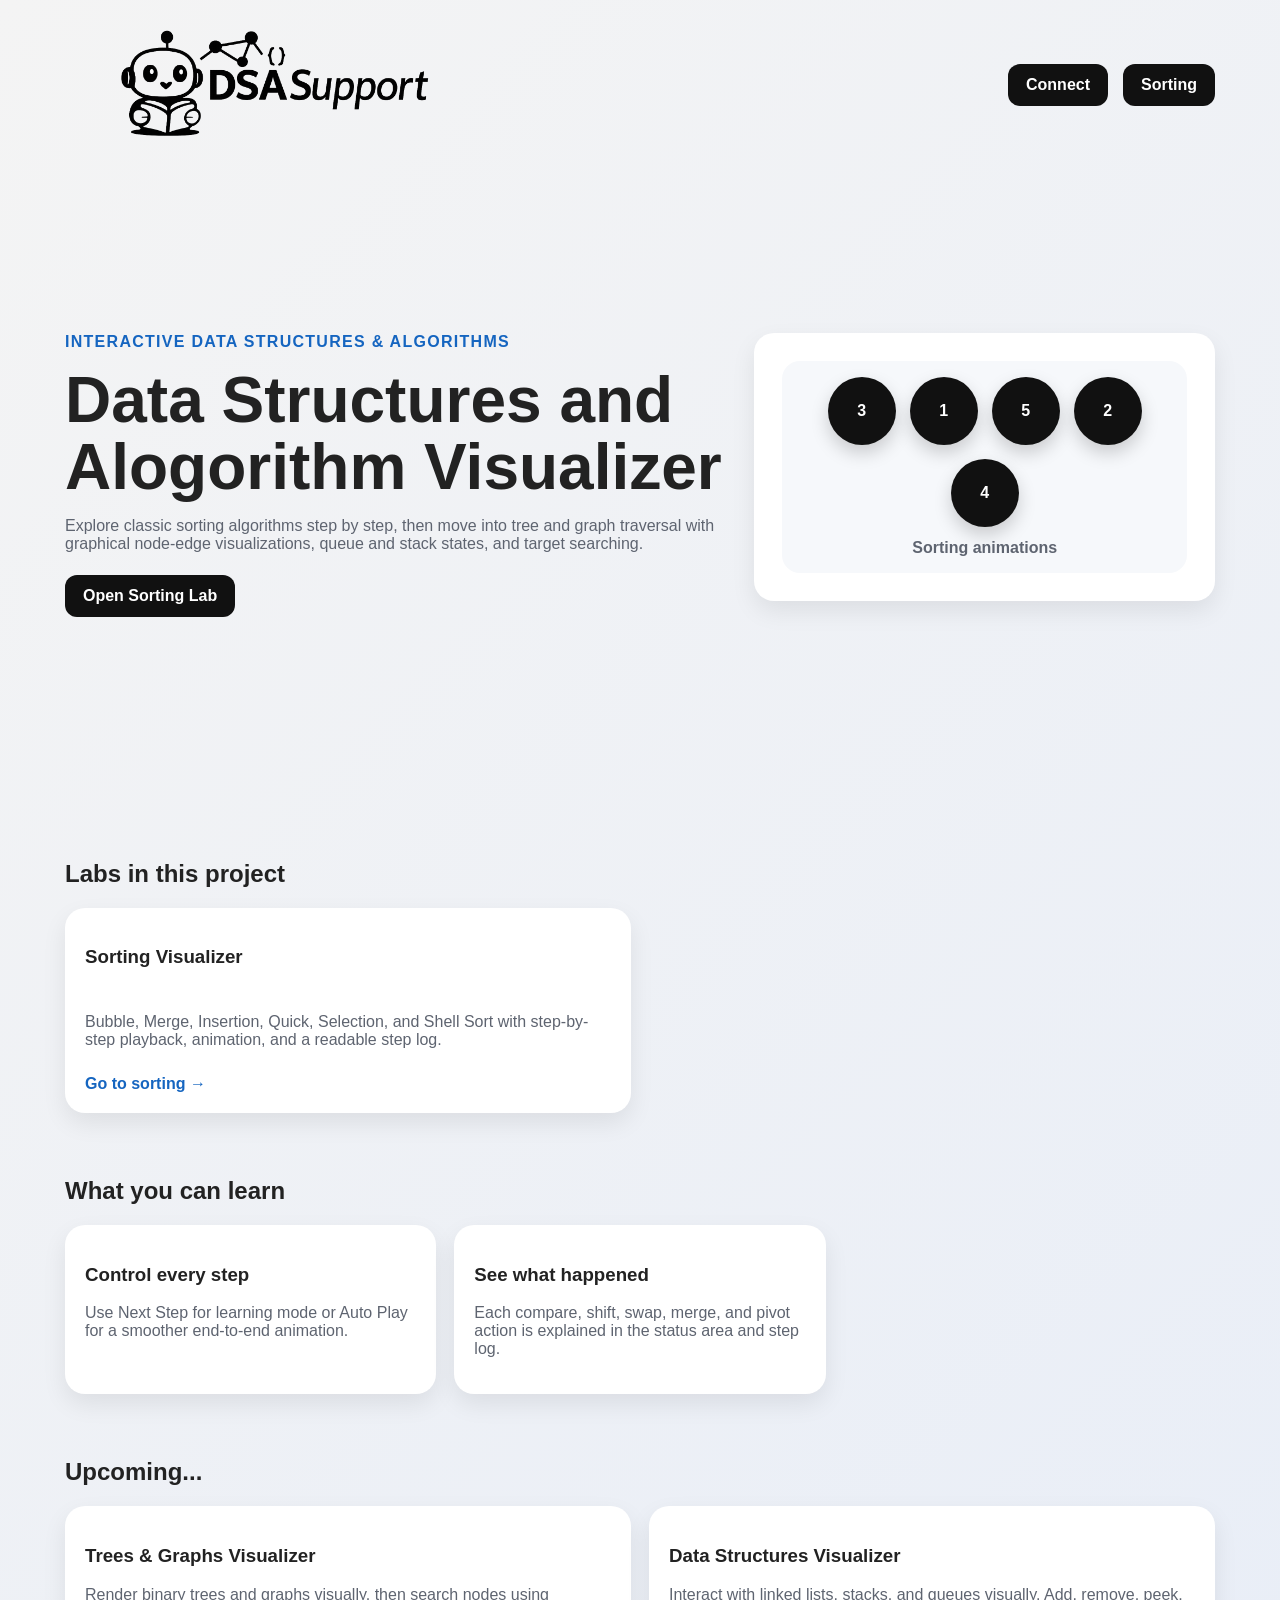
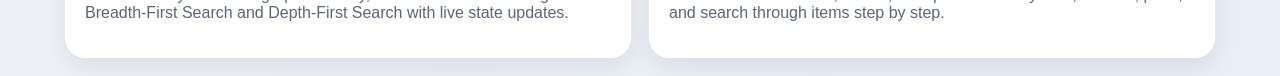
==== commit 80fb1c3c: "version1 done" ====
--- a/index.html
+++ b/index.html
@@ -9,32 +9,36 @@
 <body>
   <header class="hero">
     <nav class="topbar container">
-      <div class="brand">DSA Visual Lab</div>
+      <div class="brand"><img src="./resources/logo.png" alt=""></div>
+      <div class="nav-links"><a href="https://pasindumanahara.github.io/" class="nav-btn" target="_blank">Connect</a></div>
       <div class="nav-links">
         <a class="nav-btn" href="sorter.html">Sorting</a>
-        <a class="nav-btn secondary-btn" href="structures.html">Trees & Graphs</a>
+        <!-- <a class="nav-btn secondary-btn" href="structures.html">Trees & Graphs</a> -->
       </div>
     </nav>
 
     <section class="hero-content container">
       <div>
         <p class="eyebrow">Interactive Data Structures & Algorithms</p>
-        <h1>Visualize sorting, trees, graphs, BFS, and DFS in one project</h1>
+        <!-- <h1>Visualize sorting, trees, graphs, BFS, and DFS in one project</h1> -->
+         <!-- <h1>Interactive Sorting Alogorithm Visualizer</h1> -->
+          <h1>Data Structures and Alogorithm Visualizer</h1>
         <p class="hero-text">
           Explore classic sorting algorithms step by step, then move into tree and graph traversal
           with graphical node-edge visualizations, queue and stack states, and target searching.
         </p>
         <div class="hero-actions">
           <a class="primary-btn" href="sorter.html">Open Sorting Lab</a>
-          <a class="secondary-btn" href="structures.html">Open Trees & Graphs Lab</a>
+          <!-- <a class="secondary-btn" href="structures.html">Open Trees & Graphs Lab</a> -->
         </div>
       </div>
       <div class="hero-card stack-card">
         <div class="mini-preview">
-          <div class="mini-balls"><span>6</span><span>3</span><span>1</span><span>5</span><span>2</span><span>4</span></div>
+          <!-- TODO::write a mini sorting part here -->
+          <div class="mini-balls"><span>3</span><span>1</span><span>5</span><span>2</span><span>4</span></div>
           <div class="mini-preview-title">Sorting animations</div>
         </div>
-        <div class="mini-preview graph-preview">
+        <!-- <div class="mini-preview graph-preview">
           <div class="mini-graph">
             <span class="mini-node n1">A</span>
             <span class="mini-node n2">B</span>
@@ -42,7 +46,7 @@
             <span class="mini-node n4">D</span>
           </div>
           <div class="mini-preview-title">Trees & graphs traversal</div>
-        </div>
+        </div> -->
       </div>
     </section>
   </header>
@@ -56,22 +60,45 @@
           <p>Bubble, Merge, Insertion, Quick, Selection, and Shell Sort with step-by-step playback, animation, and a readable step log.</p>
           <a class="inline-link" href="sorter.html">Go to sorting →</a>
         </article>
-        <article class="info-card feature-card">
+        <!-- <article class="info-card feature-card">
           <h3>Trees & Graphs Visualizer</h3>
           <p>Render binary trees and graphs visually, then search nodes using Breadth-First Search and Depth-First Search with live state updates.</p>
           <a class="inline-link" href="structures.html">Go to trees & graphs →</a>
-        </article>
+        </article> -->
       </div>
     </section>
 
     <section class="container section">
       <h2>What you can learn</h2>
       <div class="grid cards-3">
-        <article class="info-card"><h3>Step-by-step logic</h3><p>See every compare, swap, split, visit, enqueue, push, and found state clearly.</p></article>
+        <!-- <article class="info-card"><h3>Step-by-step logic</h3><p>See every compare, swap, split, visit, enqueue, push, and found state clearly.</p></article>
         <article class="info-card"><h3>Visual intuition</h3><p>Understand not only what the algorithm does, but why its movement and state changes happen.</p></article>
-        <article class="info-card"><h3>Reusable project structure</h3><p>The project is split into separate HTML, CSS, and JS files so you can keep extending it later.</p></article>
+        <article class="info-card"><h3>Reusable project structure</h3><p>The project is split into separate HTML, CSS, and JS files so you can keep extending it later.</p></article> -->
+        <article class="info-card">
+          <h3>Control every step</h3>
+          <p>Use Next Step for learning mode or Auto Play for a smoother end-to-end animation.</p>
+        </article>
+        <article class="info-card">
+          <h3>See what happened</h3>
+          <p>Each compare, shift, swap, merge, and pivot action is explained in the status area and step log.</p>
+        </article>
       </div>
     </section>
+
+    <section class="container section">
+      <h2>Upcoming...</h2>
+      <div class="grid cards-2">
+        <article class="info-card">
+          <h3>Trees & Graphs Visualizer</h3>
+          <p>Render binary trees and graphs visually, then search nodes using Breadth-First Search and Depth-First Search with live state updates.</p>
+        </article>
+        <article class="info-card">
+          <h3>Data Structures Visualizer</h3>
+          <p>Interact with linked lists, stacks, and queues visually. Add, remove, peek, and search through items step by step.</p>
+        </article>
+      </div>
+    </section>
+
   </main>
 </body>
 </html>
--- a/styles.css
+++ b/styles.css
@@ -14,7 +14,7 @@
   --red: #e53935;
   --cyan: #00acc1;
   --green: #2e7d32;
-  --shadow: 0 10px 25px rgba(0,0,0,0.08);
+  --shadow: 0 10px 25px rgba(0, 0, 0, 0.08);
 }
 
 body {
@@ -38,14 +38,17 @@
   display: flex;
   justify-content: space-between;
   align-items: center;
-  padding: 18px 0;
+  padding: 18px 0 0 0;
 }
 
 .page-topbar {
   gap: 16px;
 }
 
-.brand,
+.brand img {
+  width: 45%;
+}
+
 .page-topbar h1 {
   font-weight: 700;
 }
@@ -135,7 +138,7 @@
   font-weight: 700;
   color: white;
   background: var(--black);
-  box-shadow: 0 8px 18px rgba(0,0,0,0.18);
+  box-shadow: 0 8px 18px rgba(0, 0, 0, 0.18);
 }
 
 .mini-caption {
@@ -168,6 +171,14 @@
 
 .visualizer-page {
   padding-bottom: 40px;
+}
+
+.toolbar-row {
+  justify-content: center;
+}
+
+.button-row {
+  justify-content: center;
 }
 
 .toolbar-row,
@@ -238,14 +249,53 @@
   font-size: 24px;
 }
 
-.ball.dimmed { opacity: 0.45; }
-.ball.range, .ball.group, .ball.sorted-part, .ball.current, .ball.left, .ball.pointer { background: var(--blue) !important; }
-.ball.min, .ball.key, .ball.pivot, .ball.right { background: var(--purple) !important; transform: translateY(-14px) scale(1.08); }
-.ball.comparing, .ball.writing { background: var(--orange) !important; transform: translateY(-12px) scale(1.06); }
-.ball.swapping, .ball.shifting { background: var(--red) !important; transform: translateY(-18px) scale(1.1); }
-.ball.inserted, .ball.fixed, .ball.pivot-fixed { background: var(--cyan) !important; }
-.ball.sorted { background: var(--green) !important; }
-.ball.outlined { outline: 4px solid rgba(0,0,0,0.12); outline-offset: 3px; }
+.ball.dimmed {
+  opacity: 0.45;
+}
+
+.ball.range,
+.ball.group,
+.ball.sorted-part,
+.ball.current,
+.ball.left,
+.ball.pointer {
+  background: var(--blue) !important;
+}
+
+.ball.min,
+.ball.key,
+.ball.pivot,
+.ball.right {
+  background: var(--purple) !important;
+  transform: translateY(-14px) scale(1.08);
+}
+
+.ball.comparing,
+.ball.writing {
+  background: var(--orange) !important;
+  transform: translateY(-12px) scale(1.06);
+}
+
+.ball.swapping,
+.ball.shifting {
+  background: var(--red) !important;
+  transform: translateY(-18px) scale(1.1);
+}
+
+.ball.inserted,
+.ball.fixed,
+.ball.pivot-fixed {
+  background: var(--cyan) !important;
+}
+
+.ball.sorted {
+  background: var(--green) !important;
+}
+
+.ball.outlined {
+  outline: 4px solid rgba(0, 0, 0, 0.12);
+  outline-offset: 3px;
+}
 
 .panel-grid {
   display: grid;
@@ -307,15 +357,36 @@
   border-radius: 50%;
 }
 
-.dot.default { background: var(--black); }
-.dot.accent1 { background: var(--blue); }
-.dot.accent2 { background: var(--purple); }
-.dot.accent3 { background: var(--orange); }
-.dot.swap { background: var(--red); }
-.dot.insert { background: var(--cyan); }
-.dot.sorted { background: var(--green); }
+.dot.default {
+  background: var(--black);
+}
+
+.dot.accent1 {
+  background: var(--blue);
+}
+
+.dot.accent2 {
+  background: var(--purple);
+}
+
+.dot.accent3 {
+  background: var(--orange);
+}
+
+.dot.swap {
+  background: var(--red);
+}
+
+.dot.insert {
+  background: var(--cyan);
+}
+
+.dot.sorted {
+  background: var(--green);
+}
 
 @media (max-width: 900px) {
+
   .hero-content,
   .panel-grid,
   .cards-3,
@@ -328,9 +399,14 @@
     width: 60px;
     height: 60px;
     font-size: 21px;
+
   }
-}
-
+
+}
+
+.nav-links {
+  padding-left: 15px;
+}
 
 .nav-links,
 .page-links {
@@ -390,12 +466,29 @@
   font-weight: 700;
 }
 
-.mini-node.n1 { left: 40%; top: 0; }
-.mini-node.n2 { left: 10%; top: 52%; }
-.mini-node.n3 { left: 70%; top: 52%; }
-.mini-node.n4 { left: 40%; top: 82%; }
-
-.hidden { display: none !important; }
+.mini-node.n1 {
+  left: 40%;
+  top: 0;
+}
+
+.mini-node.n2 {
+  left: 10%;
+  top: 52%;
+}
+
+.mini-node.n3 {
+  left: 70%;
+  top: 52%;
+}
+
+.mini-node.n4 {
+  left: 40%;
+  top: 82%;
+}
+
+.hidden {
+  display: none !important;
+}
 
 .structure-stage {
   margin: 18px 0;
@@ -429,16 +522,35 @@
   background: var(--black);
   color: white;
   font-weight: 700;
-  box-shadow: 0 8px 18px rgba(0,0,0,0.18);
+  box-shadow: 0 8px 18px rgba(0, 0, 0, 0.18);
   transition: transform 0.35s ease, background-color 0.25s ease, box-shadow 0.25s ease, opacity 0.25s ease;
 }
 
-.viz-node.start { background: var(--blue); }
-.viz-node.target { box-shadow: 0 0 0 4px rgba(142, 36, 170, 0.2), 0 8px 18px rgba(0,0,0,0.18); }
-.viz-node.current { background: var(--orange); transform: translate(-50%, -50%) scale(1.12); }
-.viz-node.frontier { background: var(--cyan); }
-.viz-node.visited { background: var(--green); }
-.viz-node.found { background: var(--green); transform: translate(-50%, -50%) scale(1.12); }
+.viz-node.start {
+  background: var(--blue);
+}
+
+.viz-node.target {
+  box-shadow: 0 0 0 4px rgba(142, 36, 170, 0.2), 0 8px 18px rgba(0, 0, 0, 0.18);
+}
+
+.viz-node.current {
+  background: var(--orange);
+  transform: translate(-50%, -50%) scale(1.12);
+}
+
+.viz-node.frontier {
+  background: var(--cyan);
+}
+
+.viz-node.visited {
+  background: var(--green);
+}
+
+.viz-node.found {
+  background: var(--green);
+  transform: translate(-50%, -50%) scale(1.12);
+}
 
 .empty-state {
   min-height: 300px;
@@ -450,14 +562,22 @@
 }
 
 @media (max-width: 900px) {
+
   .viz-container,
   .viz-svg {
     min-height: 440px;
     height: 440px;
   }
+
   .viz-node {
     width: 48px;
     height: 48px;
     font-size: 14px;
   }
-}
+@media (max-width: 425px){
+  .brand img{
+  width: 115%;
+}
+
+}
+}
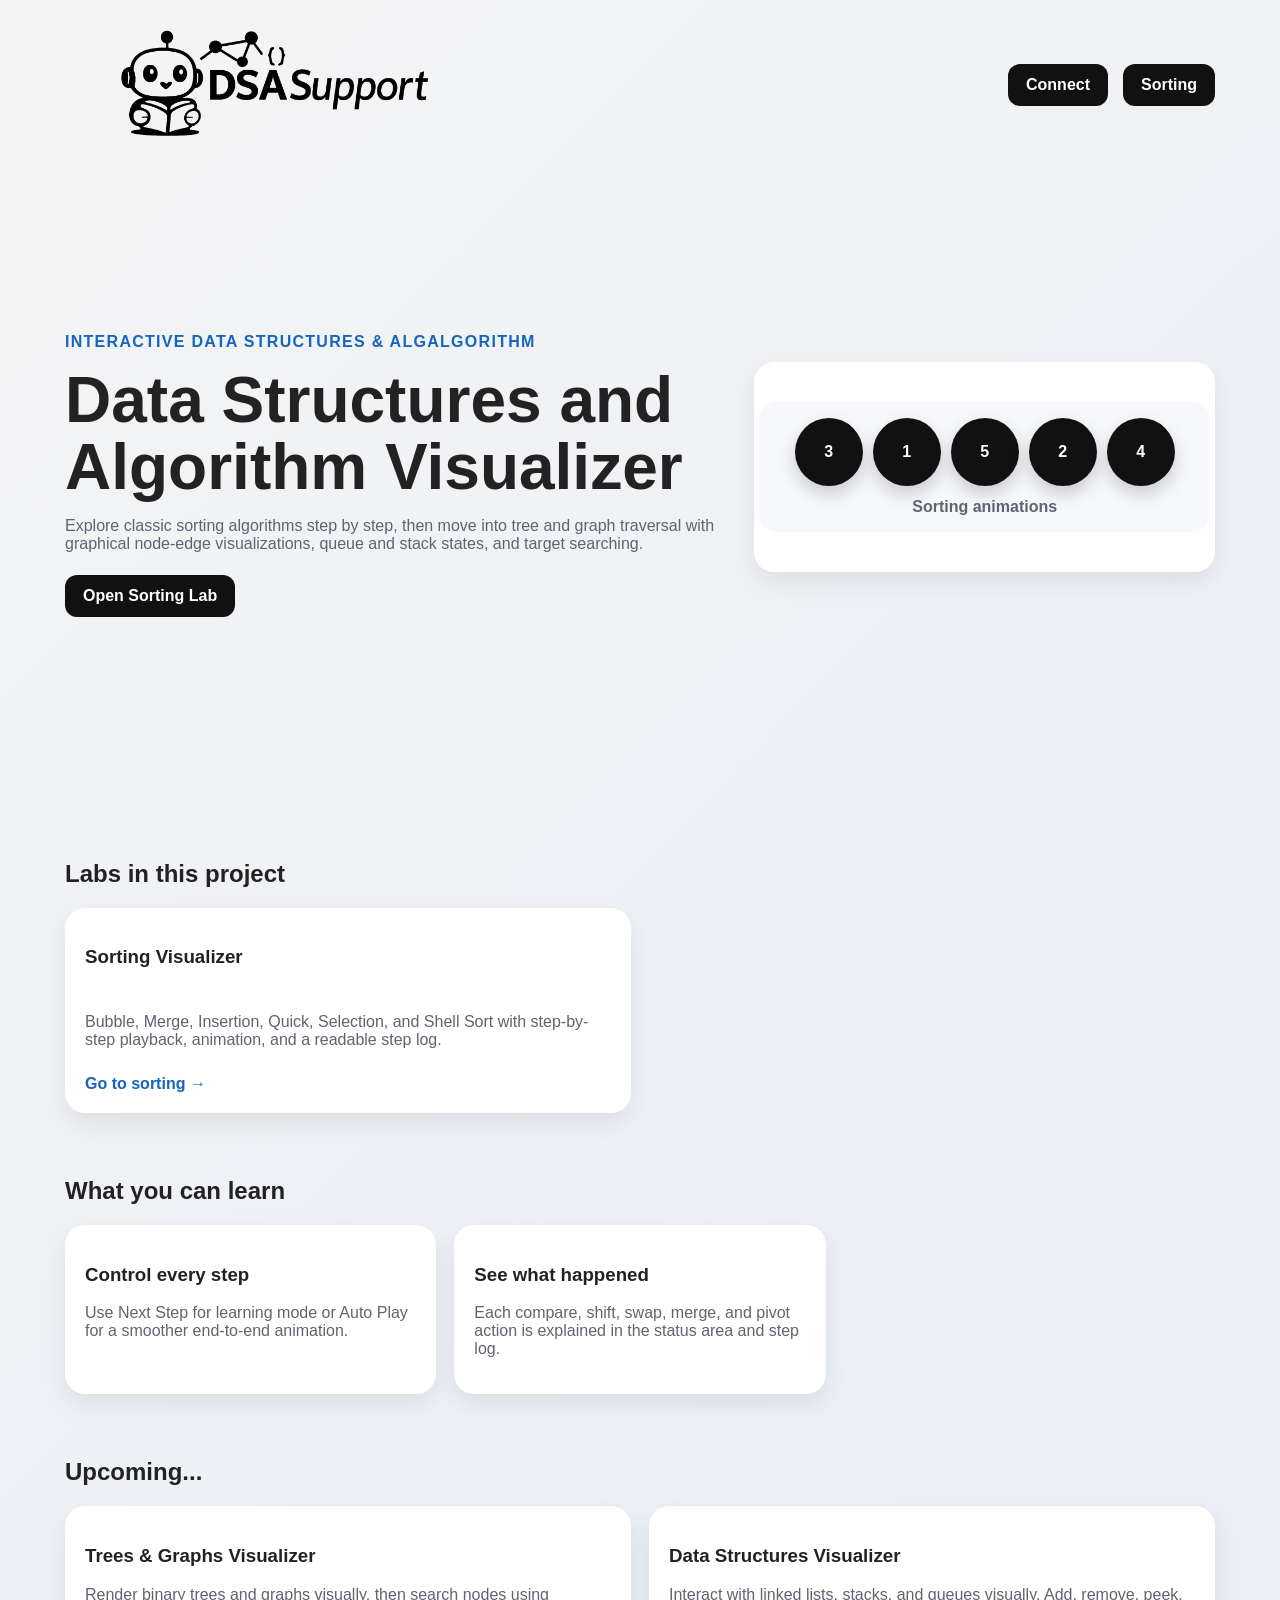
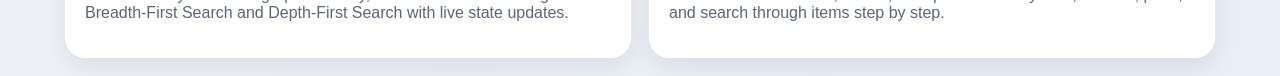
==== commit 55307b8d: "minor changes readme.md" ====
--- a/index.html
+++ b/index.html
@@ -3,7 +3,7 @@
 <head>
   <meta charset="UTF-8" />
   <meta name="viewport" content="width=device-width, initial-scale=1.0" />
-  <title>DSA Visual Lab</title>
+  <title>DSA Support</title>
   <link rel="stylesheet" href="styles.css" />
 </head>
 <body>
@@ -19,10 +19,10 @@
 
     <section class="hero-content container">
       <div>
-        <p class="eyebrow">Interactive Data Structures & Algorithms</p>
+        <p class="eyebrow">Interactive Data Structures & AlgAlgorithm</p>
         <!-- <h1>Visualize sorting, trees, graphs, BFS, and DFS in one project</h1> -->
-         <!-- <h1>Interactive Sorting Alogorithm Visualizer</h1> -->
-          <h1>Data Structures and Alogorithm Visualizer</h1>
+         <!-- <h1>Interactive Sorting Algorithm Visualizer</h1> -->
+          <h1>Data Structures and Algorithm Visualizer</h1>
         <p class="hero-text">
           Explore classic sorting algorithms step by step, then move into tree and graph traversal
           with graphical node-edge visualizations, queue and stack states, and target searching.
--- a/styles.css
+++ b/styles.css
@@ -117,12 +117,12 @@
 }
 
 .hero-card {
-  padding: 28px;
+  padding: 40px 5px 40px 5px;
 }
 
 .mini-balls {
   display: flex;
-  gap: 14px;
+  gap: 10px;
   justify-content: center;
   flex-wrap: wrap;
 }
